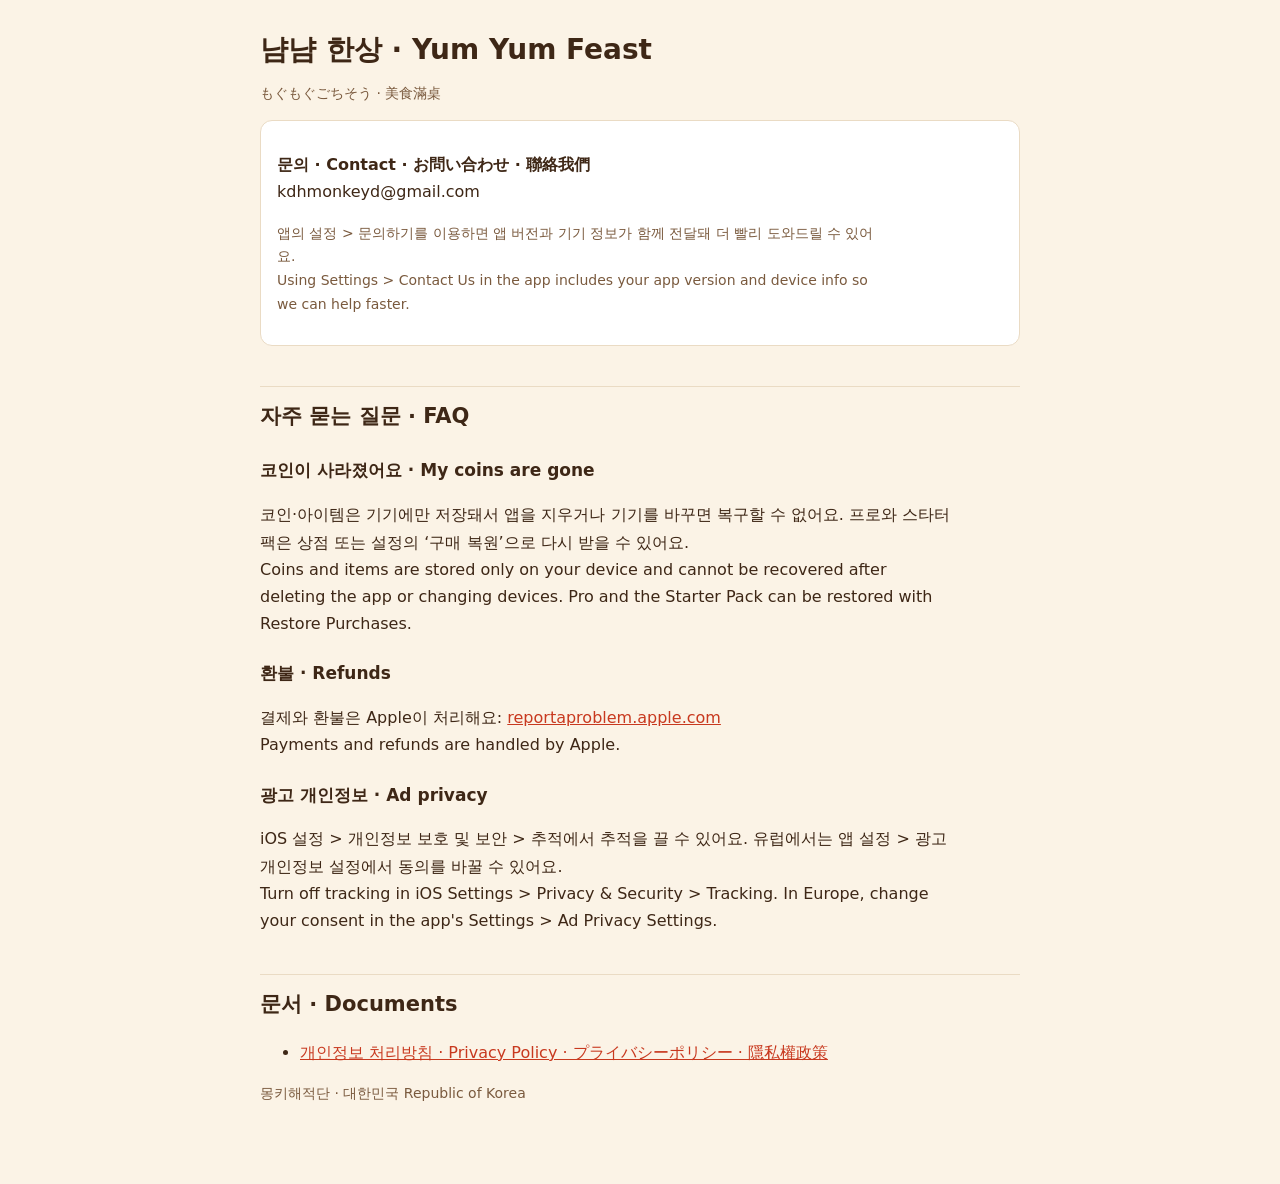
==== index.html @ eba6bd83 "개인정보처리방침·지원 페이지 공개 Co-Authored-By: Claude Opus 5.5 <noreply@anthropic.com> Claude-Session: https://c" ====
<!doctype html>
<html lang="ko">
<head>
<meta charset="utf-8">
<meta name="viewport" content="width=device-width, initial-scale=1">
<title>냠냠 한상 고객 지원 · Yum Yum Feast Support</title>
<link rel="stylesheet" href="style.css">
</head>
<body>
<main>
<h1>냠냠 한상 · Yum Yum Feast</h1>
<p class="meta">もぐもぐごちそう · 美食滿桌</p>
<div class="box">
<p><b>문의 · Contact · お問い合わせ · 聯絡我們</b><br>kdhmonkeyd@gmail.com</p>
<p class="meta">앱의 설정 &gt; 문의하기를 이용하면 앱 버전과 기기 정보가 함께 전달돼 더 빨리 도와드릴 수 있어요.<br>Using Settings &gt; Contact Us in the app includes your app version and device info so we can help faster.</p>
</div>

<h2>자주 묻는 질문 · FAQ</h2>
<h3>코인이 사라졌어요 · My coins are gone</h3>
<p>코인·아이템은 기기에만 저장돼서 앱을 지우거나 기기를 바꾸면 복구할 수 없어요. 프로와 스타터 팩은 상점 또는 설정의 ‘구매 복원’으로 다시 받을 수 있어요.<br>
Coins and items are stored only on your device and cannot be recovered after deleting the app or changing devices. Pro and the Starter Pack can be restored with Restore Purchases.</p>
<h3>환불 · Refunds</h3>
<p>결제와 환불은 Apple이 처리해요: <a href="https://reportaproblem.apple.com">reportaproblem.apple.com</a><br>Payments and refunds are handled by Apple.</p>
<h3>광고 개인정보 · Ad privacy</h3>
<p>iOS 설정 &gt; 개인정보 보호 및 보안 &gt; 추적에서 추적을 끌 수 있어요. 유럽에서는 앱 설정 &gt; 광고 개인정보 설정에서 동의를 바꿀 수 있어요.<br>
Turn off tracking in iOS Settings &gt; Privacy &amp; Security &gt; Tracking. In Europe, change your consent in the app's Settings &gt; Ad Privacy Settings.</p>

<h2>문서 · Documents</h2>
<ul>
<li><a href="privacy.html">개인정보 처리방침 · Privacy Policy · プライバシーポリシー · 隱私權政策</a></li>
</ul>
<p class="meta">몽키해적단 · 대한민국 Republic of Korea</p>
</main>
</body>
</html>
---- style.css ----
:root { --bg:#FBF3E6; --surface:#FFFFFF; --ink:#3E2716; --soft:#7A5A3E; --line:#EADBC4; --red:#C8391F; }
@media (prefers-color-scheme: dark) { :root { --bg:#1E1712; --surface:#2A211A; --ink:#F4E9DA; --soft:#C6AE92; --line:#43362A; --red:#F2735C; color-scheme: dark; } }
* { box-sizing: border-box; }
body { margin:0; background:var(--bg); color:var(--ink); font:16px/1.7 -apple-system, "Apple SD Gothic Neo", "Hiragino Sans", "PingFang TC", "Noto Sans KR", system-ui, sans-serif; padding: 32px 16px 64px; }
main { max-width: 760px; margin: 0 auto; }
h1 { font-size: 28px; line-height: 1.3; margin: 0 0 6px; }
h2 { font-size: 21px; margin: 40px 0 10px; padding-top: 12px; border-top: 1px solid var(--line); }
h3 { font-size: 17px; margin: 22px 0 6px; }
p, li { max-width: 68ch; }
a { color: var(--red); }
.meta { color: var(--soft); font-size: 14px; }
nav.lang { display:flex; flex-wrap:wrap; gap:8px; margin: 14px 0 8px; }
nav.lang a { padding: 4px 12px; border:1px solid var(--line); border-radius: 999px; text-decoration:none; background: var(--surface); font-size: 14px; }
table { border-collapse: collapse; width: 100%; font-size: 14.5px; background: var(--surface); }
th, td { border: 1px solid var(--line); padding: 8px 10px; text-align: left; vertical-align: top; }
th { width: 32%; color: var(--soft); font-weight: 600; }
.box { background: var(--surface); border: 1px solid var(--line); border-radius: 12px; padding: 14px 16px; }
section.lang-block { scroll-margin-top: 16px; }
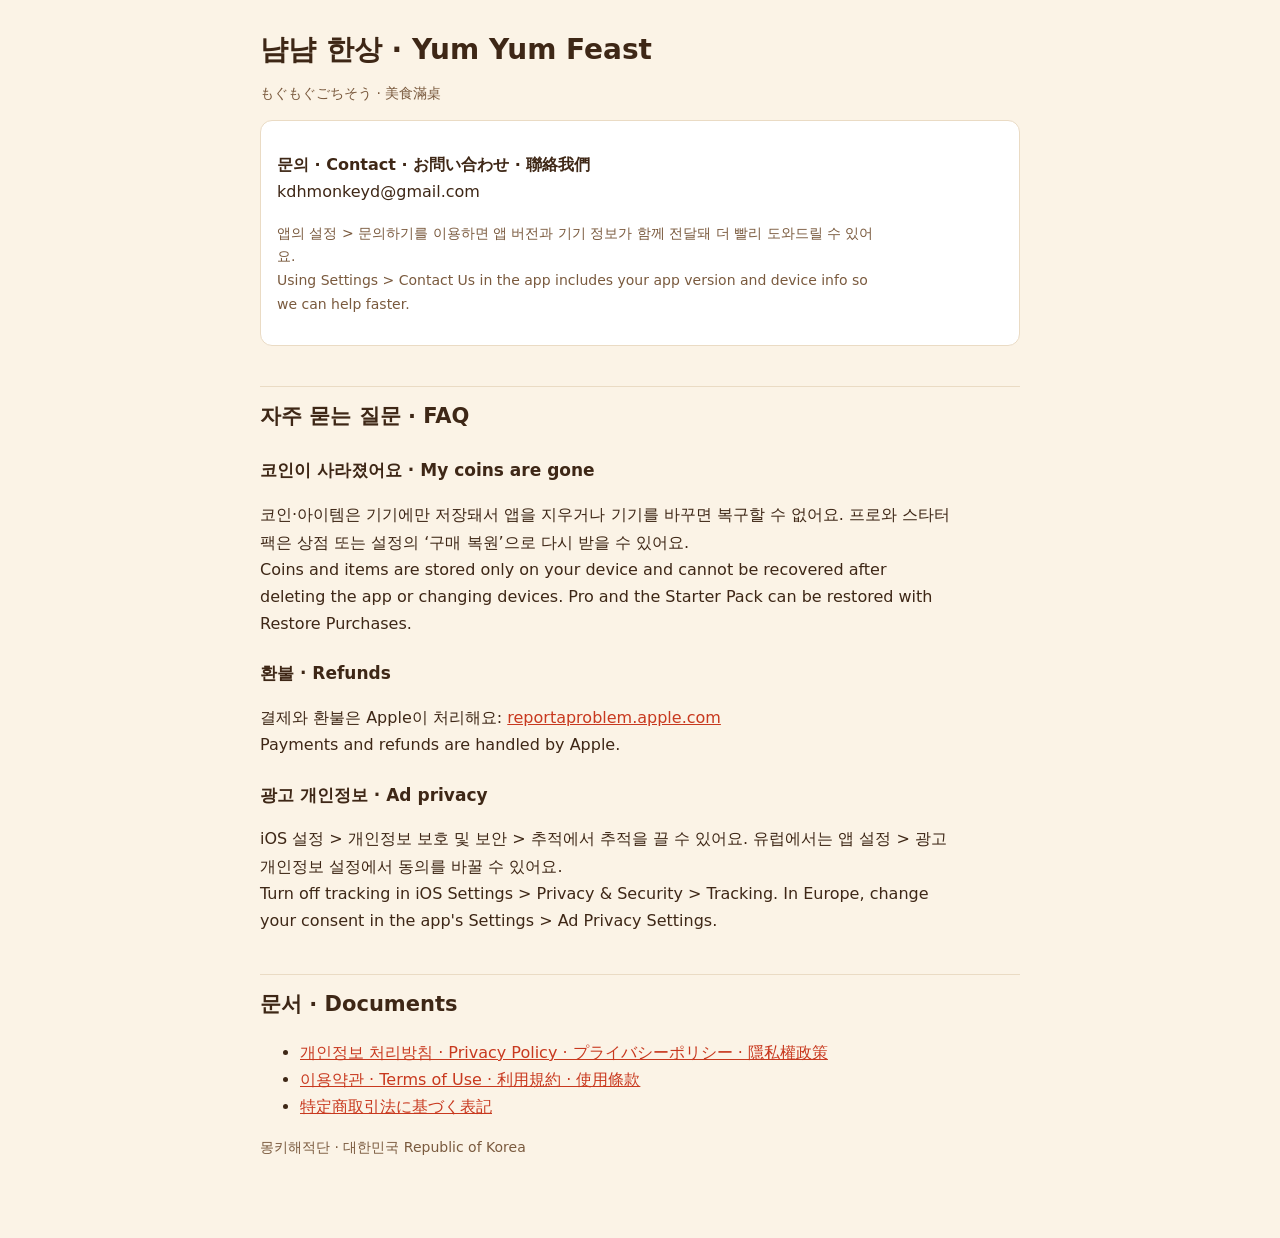
==== commit 95310ac9: "이용약관·特商法 페이지 추가 Co-Authored-By: Claude Opus 5.5 <noreply@anthropic.com> Claude-Session: https://clau" ====
--- a/index.html
+++ b/index.html
@@ -28,6 +28,8 @@
 <h2>문서 · Documents</h2>
 <ul>
 <li><a href="privacy.html">개인정보 처리방침 · Privacy Policy · プライバシーポリシー · 隱私權政策</a></li>
+<li><a href="terms.html">이용약관 · Terms of Use · 利用規約 · 使用條款</a></li>
+<li><a href="tokushoho.html">特定商取引法に基づく表記</a></li>
 </ul>
 <p class="meta">몽키해적단 · 대한민국 Republic of Korea</p>
 </main>
